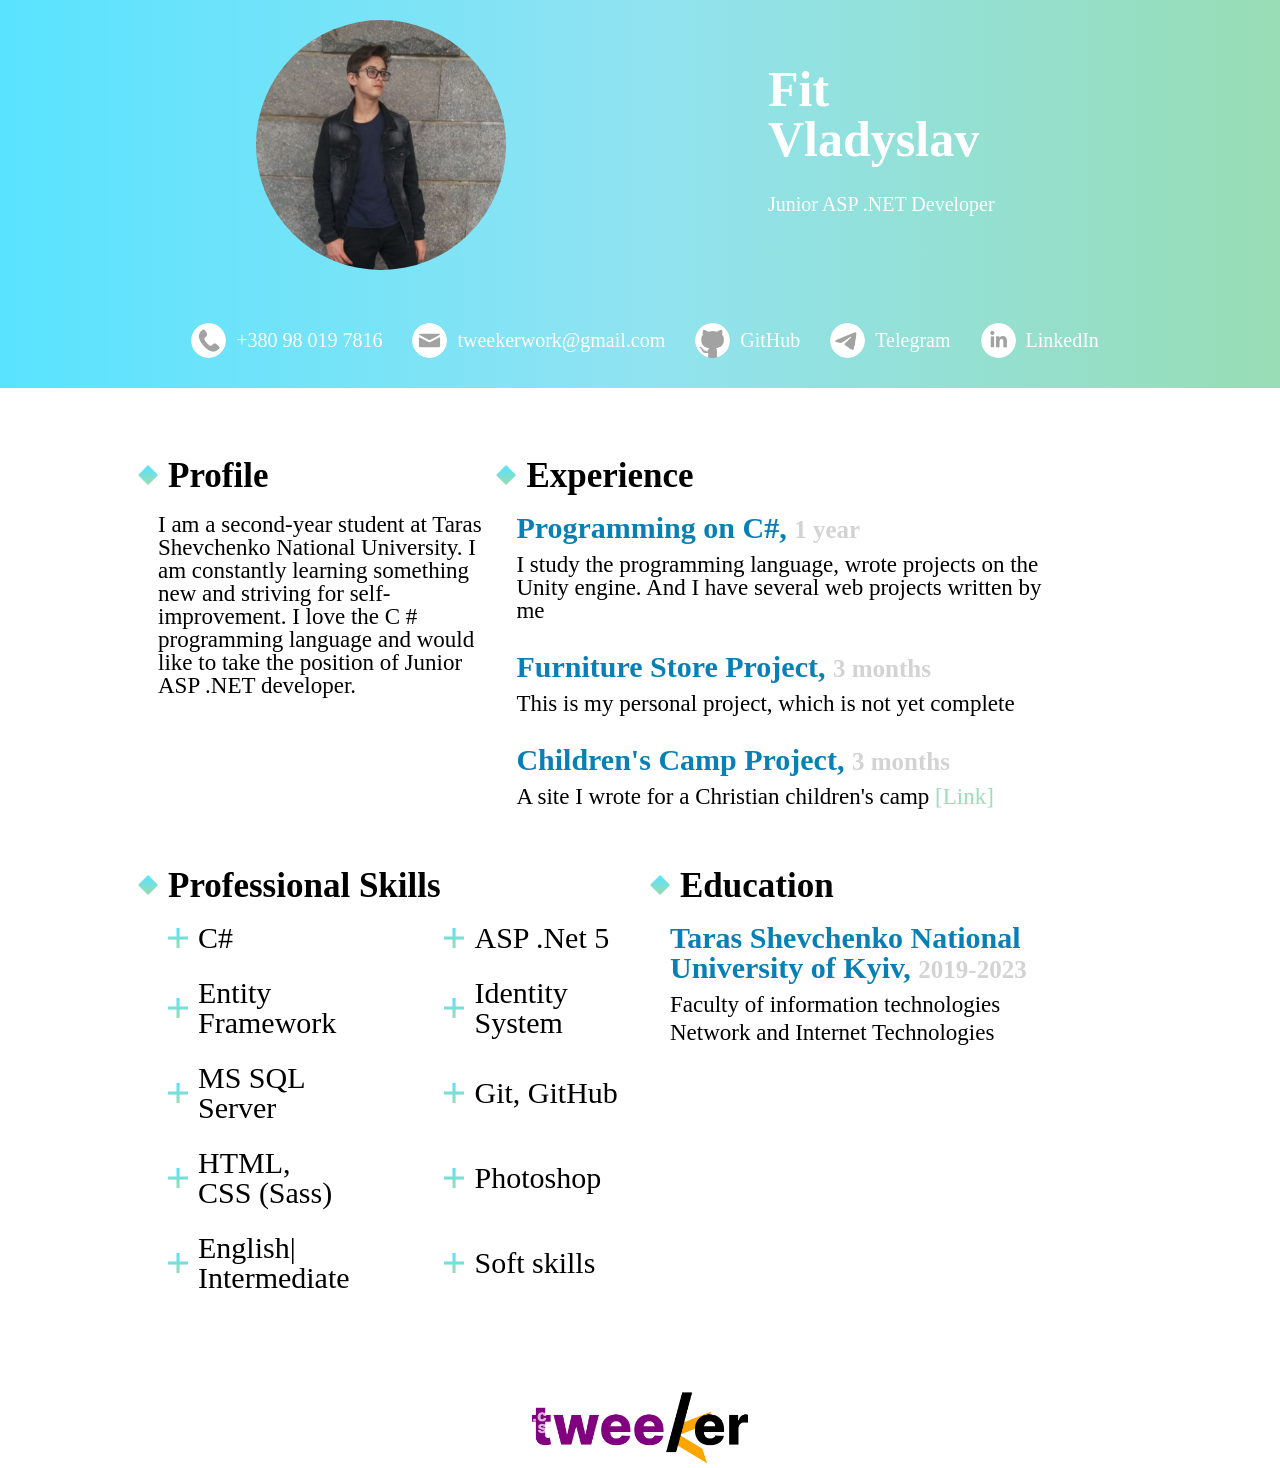
==== index.html @ 1991403c "v1.1 => cv.html to index.html" ====
<!DOCTYPE html>
<html lang="en">
<head>
    <meta charset="UTF-8">
    <meta http-equiv="X-UA-Compatible" content="IE=edge">
    <meta name="viewport" content="width=device-width, initial-scale=1.0">
    <link rel="stylesheet" href="css/reset.css">
    <link rel="stylesheet" href="css/main.css">
    <link rel="icon" href="img/icons/flaticon.png" type="image/icon">
    <title>Vladyslav Fit | CV</title>
</head>
<body>
    <div class="page">

        <header>
            <div class="header">
                <div class="header__element">
                    <img src="img/iam[kvadrat].png" alt="">
                </div>
                <div class="header__element me">
                    <h1>Fit <br> Vladyslav</h1>
                    <p class="profession">Junior ASP .NET Developer</p>
                </div>
                <div class="header__element contacts">
                    <div class="contact">
                        <img src="img/icons/telephone.png" alt="tel">
                        <p style="white-space: nowrap;"><a href="tel:+380980197816">+380 98 019 7816</a></p>
                    </div>
                    <div class="contact">
                        <img src="img/icons/mail.png" alt="mail">
                        <p><a href="mailto:tweekerwork@gmail.com">tweekerwork@gmail.com</a></p>
                    </div>
                    <div class="contact">
                        <img src="img/icons/github.png" alt="git">
                        <p><a target="_blank" href="https://github.com/TweekerGit">GitHub</a></p>
                    </div>
                    <div class="contact">
                        <img src="img/icons/telegram.png" alt="telegram">
                        <p><a target="_blank" href="https://t.me/vuradzu">Telegram</a></p>
                    </div>
                    <div class="contact">
                        <img src="img/icons/linkedin.png" alt="linkedin">
                        <p><a target="_blank" href="https://www.linkedin.com/in/vladyslav-fit-a9b12120a/">LinkedIn</a></p>
                    </div>
                </div>
            </div>
        </header>

        <div class="main">
            <div class="main__content">
                <div class="main__first">
                    <div class="left">
                        <div class="profile">
                            <div class="profile__title">
                                <img src="img/icons/romb.png" alt="romb">
                                <h2>Profile</h2>
                            </div>
                            <div class="profile__content">
                                <p>I am a second-year student at Taras Shevchenko National University. I am constantly learning something new and striving for self-improvement. I love the C # programming language and would like to take the position of Junior ASP .NET developer.</p>
                            </div>
                        </div>
                    </div>
                    <div class="right">
                        <div class="experience">
                            <div class="experience__title">
                                <img src="img/icons/romb.png" alt="romb">
                                <h2>Experience</h2>
                            </div>
                            <div class="experience__content">
                                <div class="experience__block">
                                    <h2>Programming on C#, <span>1 year</span></h2>
                                    <p>I study the programming language, wrote projects on the Unity engine. And I have several web projects written by me</p>
                                </div>
                                <div class="experience__block">
                                    <h2>Furniture Store Project, <span>3 months</span></h2>
                                    <p>This is my personal project, which is not yet complete</p>
                                </div>
                                <div class="experience__block">
                                    <h2>Children's Camp Project, <span>3 months</span></h2>
                                    <p>A site I wrote for a Christian children's camp <a target="_blank" href="https://github.com/TweekerGit/WithoutBordersASP/tree/main">[Link]</a></p>
                                </div>
                            </div>
                        </div>
                    </div>
                </div>
                <div class="main__second">
                    <div class="skills">
                        <div class="skills__title">
                            <img src="img/icons/romb.png" alt="romb">
                            <h2>Professional Skills</h2>
                        </div>
                        <div class="skills__items">
                            <div class="skills__item">
                                <img src="img/icons/plus.png" alt="plus">
                                <p>C#</p>
                            </div>
                            <div class="skills__item">
                                <img src="img/icons/plus.png" alt="plus">
                                <p>ASP .Net 5</p>
                            </div>
                            <div class="skills__item">
                                <img src="img/icons/plus.png" alt="plus">
                                <p>Entity Framework</p>
                            </div>
                            <div class="skills__item">
                                <img src="img/icons/plus.png" alt="plus">
                                <p>Identity System</p>
                            </div>
                            <div class="skills__item">
                                <img src="img/icons/plus.png" alt="plus">
                                <p>MS SQL Server</p>
                            </div>
                            <div class="skills__item">
                                <img src="img/icons/plus.png" alt="plus">
                                <p>Git, GitHub</p>
                            </div>
                            <div class="skills__item">
                                <img src="img/icons/plus.png" alt="plus">
                                <p>HTML, CSS (Sass)</p>
                            </div>
                            <div class="skills__item">
                                <img src="img/icons/plus.png" alt="plus">
                                <p>Photoshop</p>
                            </div>
                            <div class="skills__item">
                                <img src="img/icons/plus.png" alt="plus">
                                <p>English| Intermediate</p>
                            </div>
                            <div class="skills__item">
                                <img src="img/icons/plus.png" alt="plus">
                                <p>Soft skills</p>
                            </div>
                        </div>
                    </div>
                    <div class="education">
                        <div class="education__title">
                            <img src="img/icons/romb.png" alt="romb">
                            <h2>Education</h2>
                        </div>
                        <div class="education__content">
                            <div class="education__block">
                                <h2>Taras Shevchenko National University of Kyiv, <span>2019-2023</span></h2>
                                <p>Faculty of information technologies</p>
                                <p>Network and Internet Technologies</p>
                            </div>
                        </div>
                    </div>
                </div>
            </div>
        </div>


        <footer>
            <img src="img/tweeker.png" alt="tweeker">
        </footer>

    </div>
</body>
</html>
---- css/main.css ----
p, h1, h2 {
  font-family: Century Gothic;
}

.page {
  display: -webkit-box;
  display: -ms-flexbox;
  display: flex;
  -webkit-box-orient: vertical;
  -webkit-box-direction: normal;
      -ms-flex-direction: column;
          flex-direction: column;
  -webkit-box-align: center;
      -ms-flex-align: center;
          align-items: center;
  width: 100%;
}

.page header {
  width: 100%;
  background: #59e3ff;
  background: -webkit-gradient(linear, left top, right top, from(#59e3ff), color-stop(50%, #90e3f1), to(#98ddb5));
  background: linear-gradient(90deg, #59e3ff 0%, #90e3f1 50%, #98ddb5 100%);
}

.page header .header {
  margin: 0 auto;
  width: 80%;
  display: -webkit-box;
  display: -ms-flexbox;
  display: flex;
  -ms-flex-pack: distribute;
      justify-content: space-around;
  -webkit-box-align: center;
      -ms-flex-align: center;
          align-items: center;
  -ms-flex-wrap: wrap;
      flex-wrap: wrap;
}

.page header .header .header__element {
  margin: 20px 0;
  width: 25%;
}

@media screen and (max-width: 740px) {
  .page header .header .header__element {
    width: 90%;
    display: -webkit-box;
    display: -ms-flexbox;
    display: flex;
    -webkit-box-pack: center;
        -ms-flex-pack: center;
            justify-content: center;
  }
}

.page header .header .header__element img {
  width: 250px;
  border-radius: 800px;
}

.page header .header .header__element h1 {
  font-weight: 700;
  font-size: 65px;
  color: white;
  margin-top: 15px;
}

@media screen and (max-width: 1280px) {
  .page header .header .header__element h1 {
    font-size: 50px;
  }
}

@media screen and (max-width: 740px) {
  .page header .header .header__element h1 {
    font-size: 60px;
  }
}

.page header .header .header__element .profession {
  margin: 30px 0;
  font-size: 35px;
  color: white;
}

@media screen and (max-width: 1280px) {
  .page header .header .header__element .profession {
    font-size: 20px;
  }
}

@media screen and (max-width: 740px) {
  .page header .header .header__element .profession {
    font-size: 30px;
  }
}

@media screen and (max-width: 740px) {
  .page header .header .me {
    -webkit-box-orient: vertical;
    -webkit-box-direction: normal;
        -ms-flex-direction: column;
            flex-direction: column;
    text-align: center;
  }
}

.page header .header .contacts {
  display: -webkit-box;
  display: -ms-flexbox;
  display: flex;
  -webkit-box-orient: vertical;
  -webkit-box-direction: normal;
      -ms-flex-direction: column;
          flex-direction: column;
  -webkit-box-pack: center;
      -ms-flex-pack: center;
          justify-content: center;
}

@media screen and (max-width: 1300px) {
  .page header .header .contacts {
    width: 100%;
    -webkit-box-orient: horizontal;
    -webkit-box-direction: normal;
        -ms-flex-direction: row;
            flex-direction: row;
  }
}

@media screen and (max-width: 1050px) {
  .page header .header .contacts {
    -ms-flex-wrap: wrap;
        flex-wrap: wrap;
  }
}

.page header .header .contacts .contact {
  margin: 10px 0;
  display: -webkit-box;
  display: -ms-flexbox;
  display: flex;
  -webkit-box-align: center;
      -ms-flex-align: center;
          align-items: center;
}

@media screen and (max-width: 1300px) {
  .page header .header .contacts .contact {
    margin: 10px 10px;
  }
}

@media screen and (max-width: 1050px) {
  .page header .header .contacts .contact {
    width: 40%;
    -webkit-box-pack: center;
        -ms-flex-pack: center;
            justify-content: center;
  }
}

@media screen and (max-width: 740px) {
  .page header .header .contacts .contact {
    width: 90%;
  }
}

.page header .header .contacts .contact img {
  width: 35px;
  margin: 0 10px;
}

.page header .header .contacts .contact p {
  font-size: 20px;
  color: white;
}

.page header .header .contacts .contact p a {
  text-decoration: none;
  color: white;
  cursor: pointer;
}

.page .main {
  width: 80%;
  margin: 70px 0;
}

.page .main .main__content {
  width: 100%;
  display: -webkit-box;
  display: -ms-flexbox;
  display: flex;
  -webkit-box-orient: vertical;
  -webkit-box-direction: normal;
      -ms-flex-direction: column;
          flex-direction: column;
}

.page .main .main__content .main__first {
  display: -webkit-box;
  display: -ms-flexbox;
  display: flex;
  width: 100%;
}

@media screen and (max-width: 1150px) {
  .page .main .main__content .main__first {
    -webkit-box-orient: vertical;
    -webkit-box-direction: normal;
        -ms-flex-direction: column;
            flex-direction: column;
    -webkit-box-align: center;
        -ms-flex-align: center;
            align-items: center;
  }
}

.page .main .main__content .main__first .left {
  width: 35%;
  display: -webkit-box;
  display: -ms-flexbox;
  display: flex;
  -webkit-box-orient: vertical;
  -webkit-box-direction: normal;
      -ms-flex-direction: column;
          flex-direction: column;
}

@media screen and (max-width: 1150px) {
  .page .main .main__content .main__first .left {
    width: 90%;
    margin-bottom: 70px;
  }
}

.page .main .main__content .main__first .left .profile {
  display: -webkit-box;
  display: -ms-flexbox;
  display: flex;
  -webkit-box-orient: vertical;
  -webkit-box-direction: normal;
      -ms-flex-direction: column;
          flex-direction: column;
}

@media screen and (max-width: 1150px) {
  .page .main .main__content .main__first .left .profile {
    -webkit-box-align: center;
        -ms-flex-align: center;
            align-items: center;
  }
}

.page .main .main__content .main__first .left .profile .profile__title {
  display: -webkit-box;
  display: -ms-flexbox;
  display: flex;
  -webkit-box-align: center;
      -ms-flex-align: center;
          align-items: center;
}

.page .main .main__content .main__first .left .profile .profile__title img {
  width: 20px;
  height: 20px;
  margin: 0 10px;
}

.page .main .main__content .main__first .left .profile .profile__title h2 {
  font-size: 35px;
  font-weight: 700;
}

@media screen and (max-width: 450px) {
  .page .main .main__content .main__first .left .profile .profile__title h2 {
    font-size: 25px;
  }
}

.page .main .main__content .main__first .left .profile .profile__content {
  margin: 20px 0 0 30px;
}

.page .main .main__content .main__first .left .profile .profile__content p {
  font-size: 23px;
}

@media screen and (max-width: 450px) {
  .page .main .main__content .main__first .left .profile .profile__content p {
    font-size: 20px;
  }
}

.page .main .main__content .main__first .right {
  width: 55%;
  display: -webkit-box;
  display: -ms-flexbox;
  display: flex;
  -webkit-box-orient: vertical;
  -webkit-box-direction: normal;
      -ms-flex-direction: column;
          flex-direction: column;
}

@media screen and (max-width: 1150px) {
  .page .main .main__content .main__first .right {
    width: 90%;
  }
}

.page .main .main__content .main__first .right .experience {
  display: -webkit-box;
  display: -ms-flexbox;
  display: flex;
  -webkit-box-orient: vertical;
  -webkit-box-direction: normal;
      -ms-flex-direction: column;
          flex-direction: column;
}

@media screen and (max-width: 1150px) {
  .page .main .main__content .main__first .right .experience {
    -webkit-box-align: center;
        -ms-flex-align: center;
            align-items: center;
    margin-bottom: 20px;
  }
}

.page .main .main__content .main__first .right .experience .experience__title {
  display: -webkit-box;
  display: -ms-flexbox;
  display: flex;
  -webkit-box-align: center;
      -ms-flex-align: center;
          align-items: center;
}

.page .main .main__content .main__first .right .experience .experience__title img {
  width: 20px;
  height: 20px;
  margin: 0 10px;
}

.page .main .main__content .main__first .right .experience .experience__title h2 {
  font-size: 35px;
  font-weight: 700;
}

@media screen and (max-width: 450px) {
  .page .main .main__content .main__first .right .experience .experience__title h2 {
    font-size: 25px;
  }
}

.page .main .main__content .main__first .right .experience .experience__content {
  display: -webkit-box;
  display: -ms-flexbox;
  display: flex;
  -webkit-box-orient: vertical;
  -webkit-box-direction: normal;
      -ms-flex-direction: column;
          flex-direction: column;
  margin: 20px 0 0 30px;
}

.page .main .main__content .main__first .right .experience .experience__content .experience__block {
  margin-bottom: 30px;
  display: -webkit-box;
  display: -ms-flexbox;
  display: flex;
  -webkit-box-orient: vertical;
  -webkit-box-direction: normal;
      -ms-flex-direction: column;
          flex-direction: column;
}

.page .main .main__content .main__first .right .experience .experience__content .experience__block h2 {
  font-size: 30px;
  font-weight: 700;
  color: #087FB5;
  margin-bottom: 10px;
}

@media screen and (max-width: 450px) {
  .page .main .main__content .main__first .right .experience .experience__content .experience__block h2 {
    font-size: 25px;
  }
}

.page .main .main__content .main__first .right .experience .experience__content .experience__block h2 span {
  font-size: 25px;
  color: lightgray;
}

.page .main .main__content .main__first .right .experience .experience__content .experience__block p {
  font-size: 23px;
}

@media screen and (max-width: 450px) {
  .page .main .main__content .main__first .right .experience .experience__content .experience__block p {
    font-size: 20px;
  }
}

.page .main .main__content .main__first .right .experience .experience__content .experience__block p a {
  color: #98DEB6;
  text-decoration: none;
}

.page .main .main__content .main__second {
  margin-top: 30px;
  display: -webkit-box;
  display: -ms-flexbox;
  display: flex;
  -ms-flex-wrap: wrap;
      flex-wrap: wrap;
}

@media screen and (max-width: 1150px) {
  .page .main .main__content .main__second {
    -webkit-box-pack: center;
        -ms-flex-pack: center;
            justify-content: center;
  }
}

.page .main .main__content .main__second .skills {
  width: 50%;
  display: -webkit-box;
  display: -ms-flexbox;
  display: flex;
  -webkit-box-orient: vertical;
  -webkit-box-direction: normal;
      -ms-flex-direction: column;
          flex-direction: column;
}

@media screen and (max-width: 1150px) {
  .page .main .main__content .main__second .skills {
    width: 90%;
    -webkit-box-align: center;
        -ms-flex-align: center;
            align-items: center;
    margin-bottom: 70px;
  }
}

.page .main .main__content .main__second .skills .skills__title {
  display: -webkit-box;
  display: -ms-flexbox;
  display: flex;
  -webkit-box-align: center;
      -ms-flex-align: center;
          align-items: center;
}

.page .main .main__content .main__second .skills .skills__title img {
  width: 20px;
  height: 20px;
  margin: 0 10px;
}

.page .main .main__content .main__second .skills .skills__title h2 {
  font-size: 35px;
  font-weight: 700;
}

@media screen and (max-width: 450px) {
  .page .main .main__content .main__second .skills .skills__title h2 {
    font-size: 25px;
  }
}

.page .main .main__content .main__second .skills .skills__items {
  display: -webkit-box;
  display: -ms-flexbox;
  display: flex;
  -ms-flex-wrap: wrap;
      flex-wrap: wrap;
  width: 90%;
  -webkit-box-pack: justify;
      -ms-flex-pack: justify;
          justify-content: space-between;
  margin: 20px 0 0 30px;
}

@media screen and (max-width: 1150px) {
  .page .main .main__content .main__second .skills .skills__items {
    -webkit-box-align: center;
        -ms-flex-align: center;
            align-items: center;
    margin: 20px 0 0 0;
  }
}

.page .main .main__content .main__second .skills .skills__items .skills__item {
  width: 40%;
  margin-bottom: 25px;
  display: -webkit-box;
  display: -ms-flexbox;
  display: flex;
  -webkit-box-align: center;
      -ms-flex-align: center;
          align-items: center;
}

.page .main .main__content .main__second .skills .skills__items .skills__item img {
  width: 20px;
  height: 20px;
  margin: 0 10px;
}

.page .main .main__content .main__second .skills .skills__items .skills__item p {
  font-size: 30px;
}

@media screen and (max-width: 740px) {
  .page .main .main__content .main__second .skills .skills__items .skills__item p {
    font-size: 20px;
  }
}

.page .main .main__content .main__second .education {
  width: 50%;
  display: -webkit-box;
  display: -ms-flexbox;
  display: flex;
  -webkit-box-orient: vertical;
  -webkit-box-direction: normal;
      -ms-flex-direction: column;
          flex-direction: column;
}

@media screen and (max-width: 1150px) {
  .page .main .main__content .main__second .education {
    width: 90%;
    -webkit-box-align: center;
        -ms-flex-align: center;
            align-items: center;
  }
}

.page .main .main__content .main__second .education .education__title {
  display: -webkit-box;
  display: -ms-flexbox;
  display: flex;
  -webkit-box-align: center;
      -ms-flex-align: center;
          align-items: center;
}

.page .main .main__content .main__second .education .education__title img {
  width: 20px;
  height: 20px;
  margin: 0 10px;
}

.page .main .main__content .main__second .education .education__title h2 {
  font-size: 35px;
  font-weight: 700;
}

@media screen and (max-width: 450px) {
  .page .main .main__content .main__second .education .education__title h2 {
    font-size: 25px;
  }
}

.page .main .main__content .main__second .education .education__content {
  margin: 20px 0 0 30px;
  display: -webkit-box;
  display: -ms-flexbox;
  display: flex;
  -webkit-box-orient: vertical;
  -webkit-box-direction: normal;
      -ms-flex-direction: column;
          flex-direction: column;
}

.page .main .main__content .main__second .education .education__content .education__block {
  display: -webkit-box;
  display: -ms-flexbox;
  display: flex;
  -webkit-box-orient: vertical;
  -webkit-box-direction: normal;
      -ms-flex-direction: column;
          flex-direction: column;
}

.page .main .main__content .main__second .education .education__content .education__block h2 {
  font-size: 30px;
  font-weight: 700;
  color: #087FB5;
  margin-bottom: 10px;
}

@media screen and (max-width: 450px) {
  .page .main .main__content .main__second .education .education__content .education__block h2 {
    font-size: 25px;
  }
}

.page .main .main__content .main__second .education .education__content .education__block h2 span {
  font-size: 25px;
  color: lightgray;
  white-space: nowrap;
}

.page .main .main__content .main__second .education .education__content .education__block p {
  font-size: 23px;
  margin-bottom: 5px;
}

@media screen and (max-width: 450px) {
  .page .main .main__content .main__second .education .education__content .education__block p {
    font-size: 20px;
  }
}

.page footer {
  display: -webkit-box;
  display: -ms-flexbox;
  display: flex;
  -webkit-box-pack: center;
      -ms-flex-pack: center;
          justify-content: center;
}

.page footer img {
  height: 80px;
}
/*# sourceMappingURL=main.css.map */
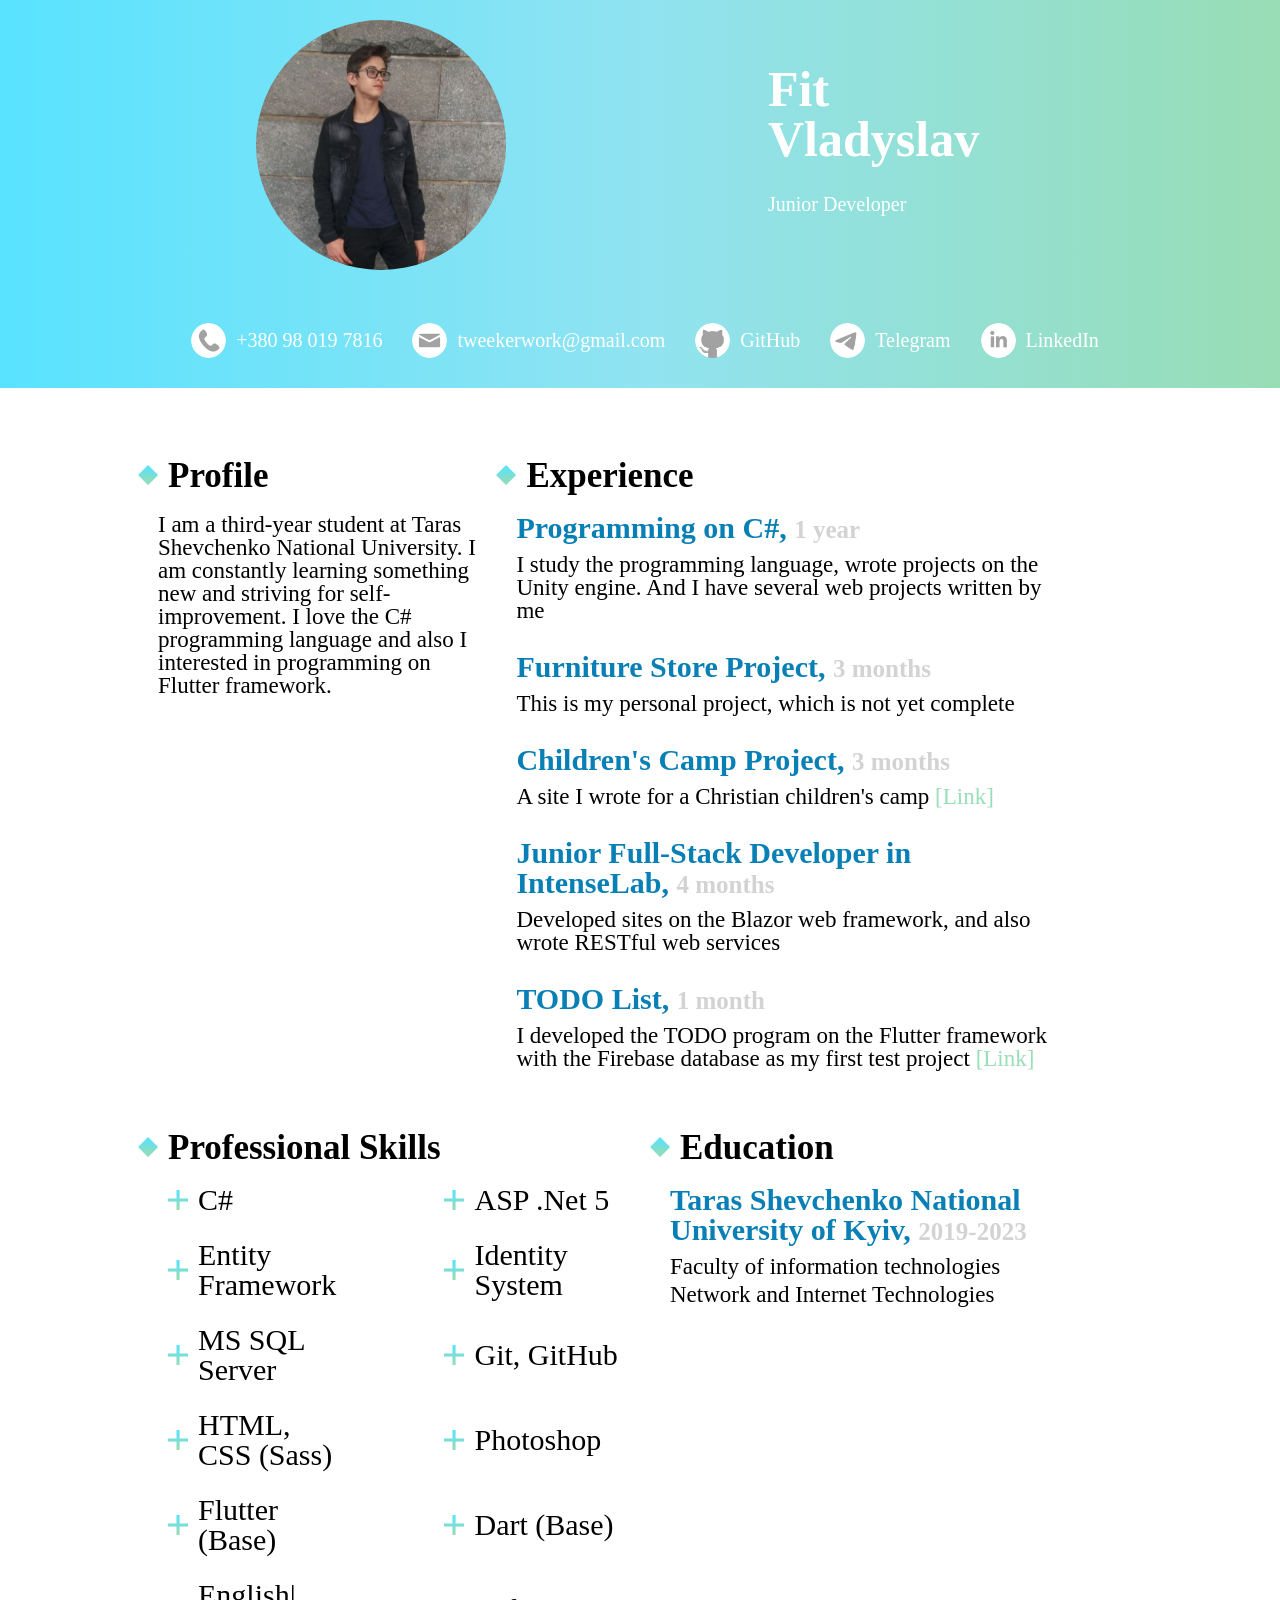
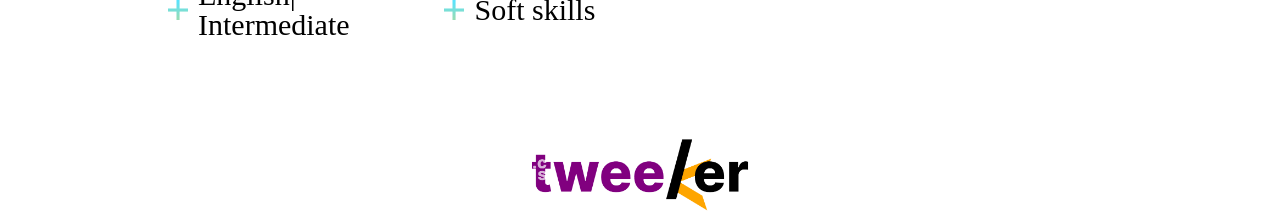
==== commit a7a2999f: "v1.3 => Updated CV for Flutter" ====
--- a/index.html
+++ b/index.html
@@ -19,7 +19,7 @@
                 </div>
                 <div class="header__element me">
                     <h1>Fit <br> Vladyslav</h1>
-                    <p class="profession">Junior ASP .NET Developer</p>
+                    <p class="profession">Junior Developer</p>
                 </div>
                 <div class="header__element contacts">
                     <div class="contact">
@@ -56,7 +56,7 @@
                                 <h2>Profile</h2>
                             </div>
                             <div class="profile__content">
-                                <p>I am a second-year student at Taras Shevchenko National University. I am constantly learning something new and striving for self-improvement. I love the C # programming language and would like to take the position of Junior ASP .NET developer.</p>
+                                <p>I am a third-year student at Taras Shevchenko National University. I am constantly learning something new and striving for self-improvement. I love the C# programming language and also I interested in programming on Flutter framework.</p>
                             </div>
                         </div>
                     </div>
@@ -78,6 +78,14 @@
                                 <div class="experience__block">
                                     <h2>Children's Camp Project, <span>3 months</span></h2>
                                     <p>A site I wrote for a Christian children's camp <a target="_blank" href="https://github.com/TweekerGit/WithoutBordersASP/tree/main">[Link]</a></p>
+                                </div>
+                                <div class="experience__block">
+                                    <h2>Junior Full-Stack Developer in IntenseLab, <span>4 months</span></h2>
+                                    <p>Developed sites on the Blazor web framework, and also wrote RESTful web services </p>
+                                </div>
+                                <div class="experience__block">
+                                    <h2>TODO List, <span>1 month</span></h2>
+                                    <p>I developed the TODO program on the Flutter framework with the Firebase database as my first test project <a target="_blank" href="https://github.com/TweekerGit/flutter_to_do">[Link]</a></p>
                                 </div>
                             </div>
                         </div>
@@ -124,6 +132,14 @@
                             </div>
                             <div class="skills__item">
                                 <img src="img/icons/plus.png" alt="plus">
+                                <p>Flutter (Base)</p>
+                            </div>
+                            <div class="skills__item">
+                                <img src="img/icons/plus.png" alt="plus">
+                                <p>Dart (Base)</p>
+                            </div>
+                            <div class="skills__item">
+                                <img src="img/icons/plus.png" alt="plus">
                                 <p>English| Intermediate</p>
                             </div>
                             <div class="skills__item">
--- a/css/main.css
+++ b/css/main.css
@@ -634,4 +634,10 @@
 .page footer img {
   height: 80px;
 }
+
+@media screen and (max-width: 420px) {
+  .page footer img {
+    height: 40px;
+  }
+}
 /*# sourceMappingURL=main.css.map */
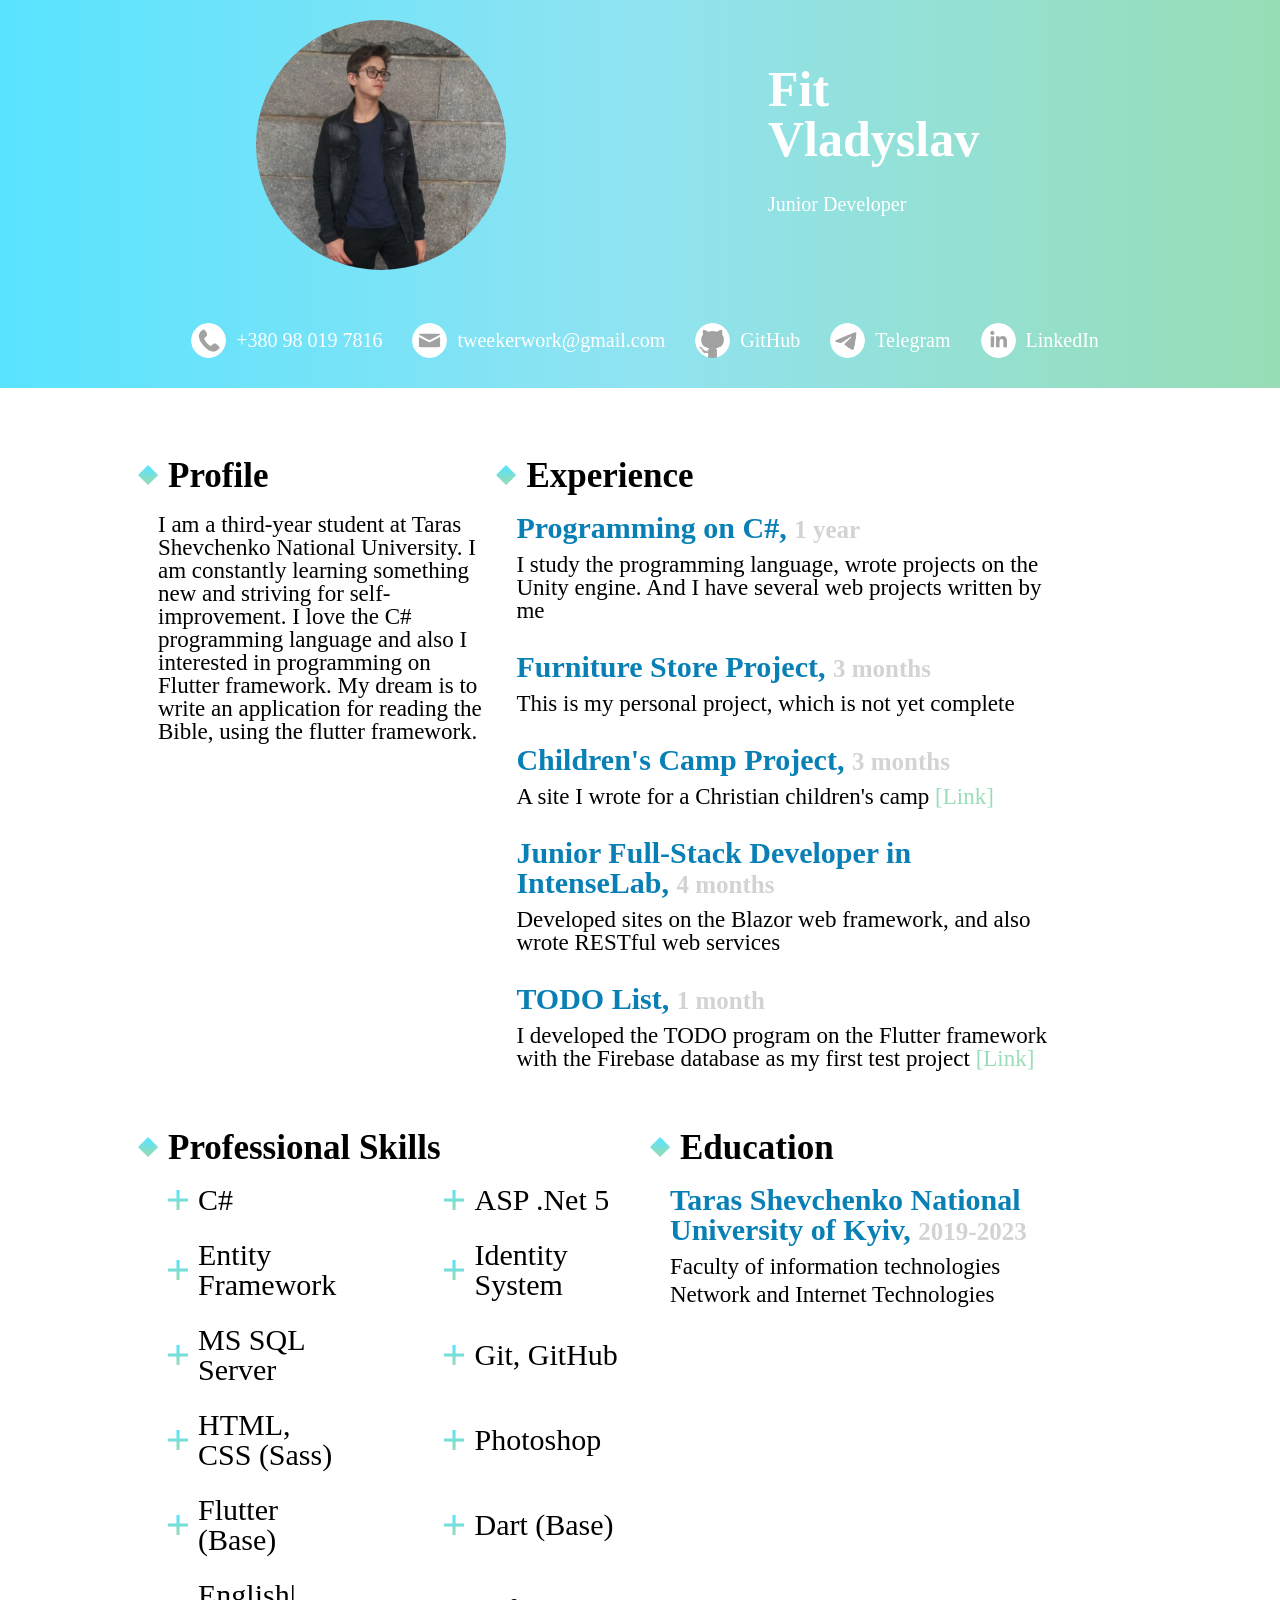
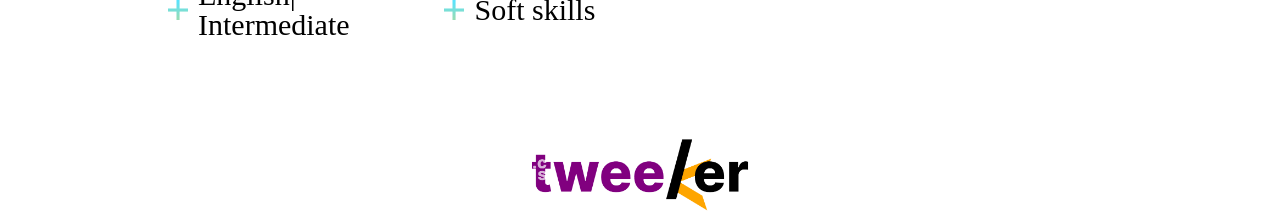
==== commit 5237bdd1: "Bible Update" ====
--- a/index.html
+++ b/index.html
@@ -56,7 +56,7 @@
                                 <h2>Profile</h2>
                             </div>
                             <div class="profile__content">
-                                <p>I am a third-year student at Taras Shevchenko National University. I am constantly learning something new and striving for self-improvement. I love the C# programming language and also I interested in programming on Flutter framework.</p>
+                                <p>I am a third-year student at Taras Shevchenko National University. I am constantly learning something new and striving for self-improvement. I love the C# programming language and also I interested in programming on Flutter framework. My dream is to write an application for reading the Bible, using the flutter framework.</p>
                             </div>
                         </div>
                     </div>
@@ -172,4 +172,4 @@
 
     </div>
 </body>
-</html>+</html>
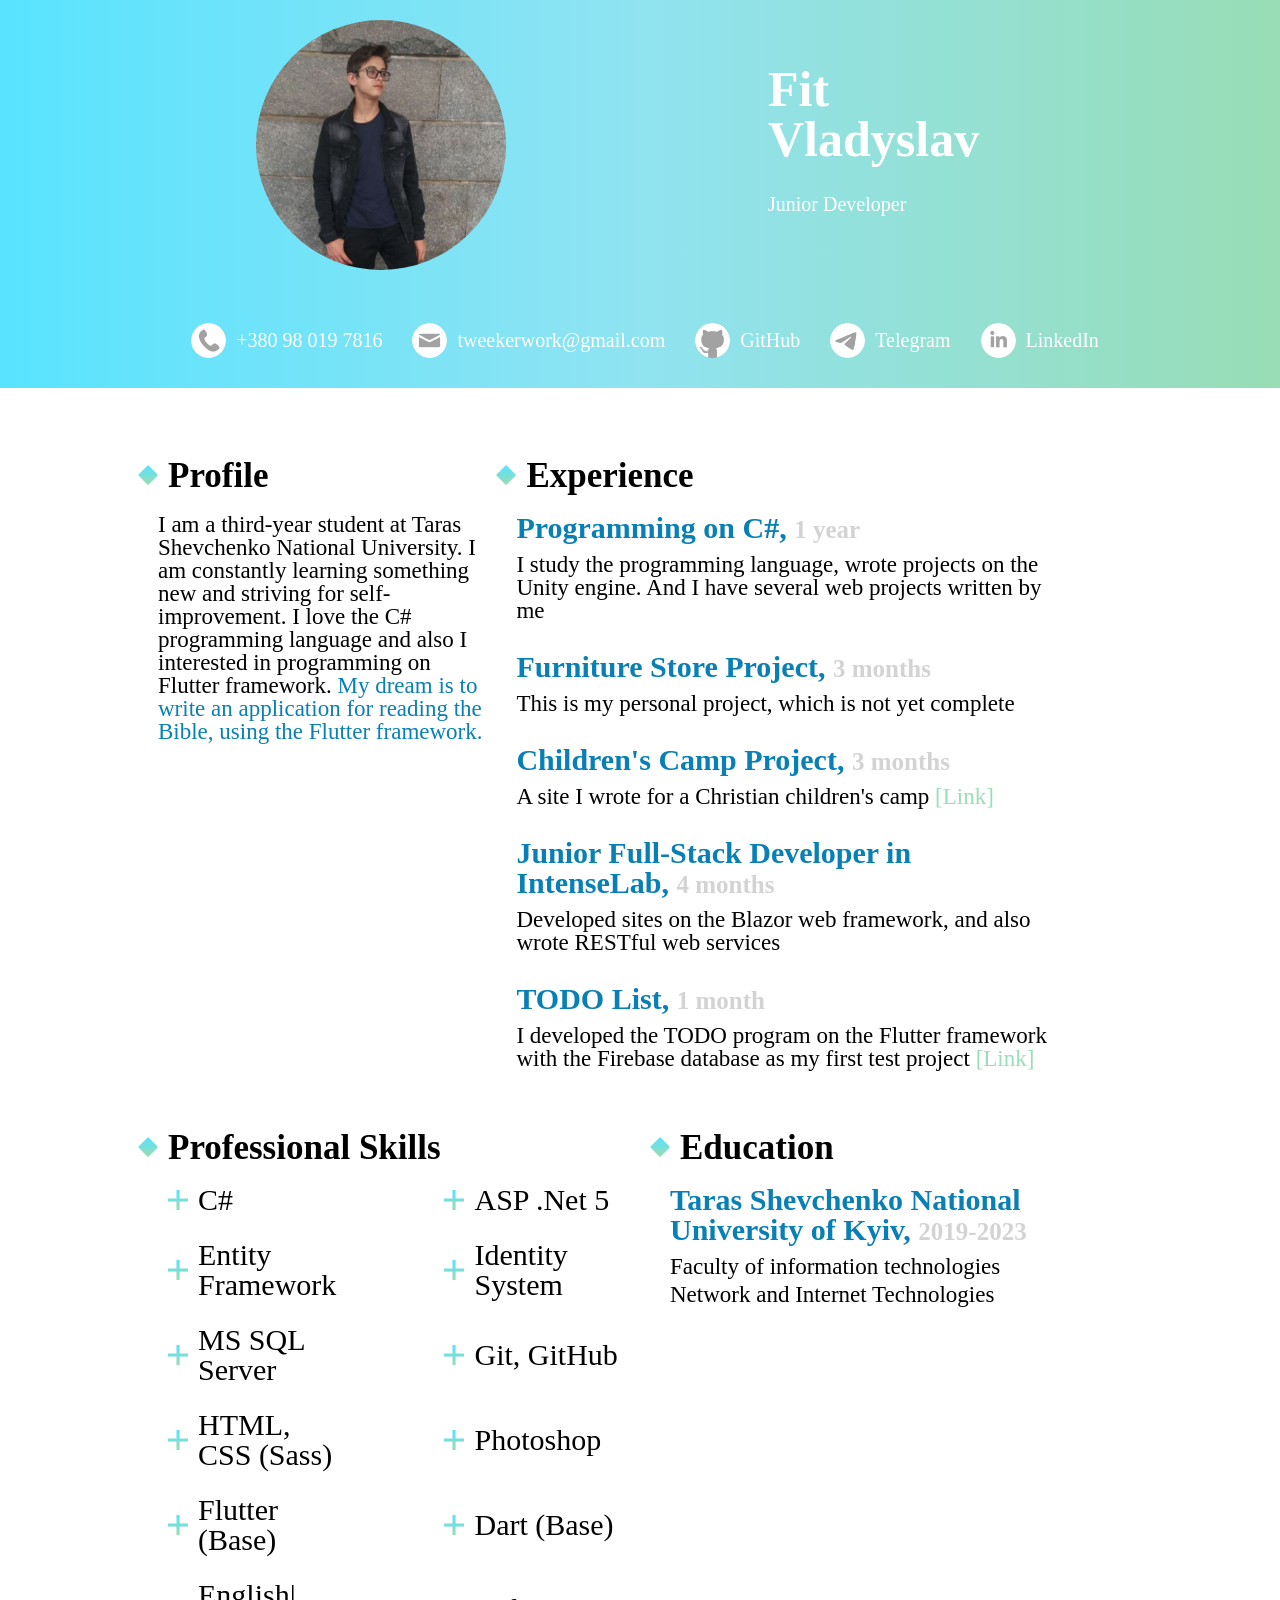
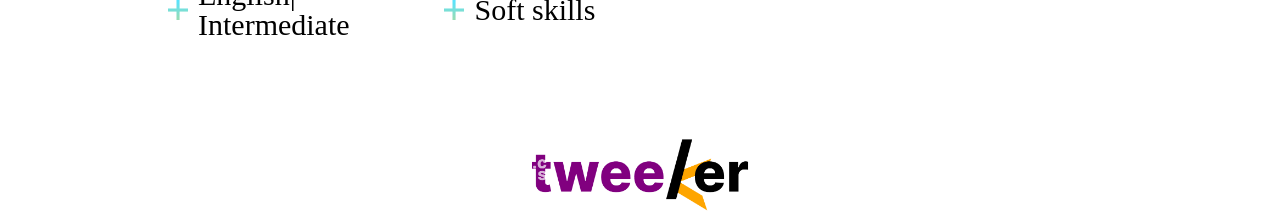
==== commit eaa57f88: "Bible Update 2" ====
--- a/index.html
+++ b/index.html
@@ -56,7 +56,7 @@
                                 <h2>Profile</h2>
                             </div>
                             <div class="profile__content">
-                                <p>I am a third-year student at Taras Shevchenko National University. I am constantly learning something new and striving for self-improvement. I love the C# programming language and also I interested in programming on Flutter framework. My dream is to write an application for reading the Bible, using the flutter framework.</p>
+                                <p>I am a third-year student at Taras Shevchenko National University. I am constantly learning something new and striving for self-improvement. I love the C# programming language and also I interested in programming on Flutter framework. <span style="color:#087FB5;">My dream is to write an application for reading the Bible, using the Flutter framework.</span></p>
                             </div>
                         </div>
                     </div>
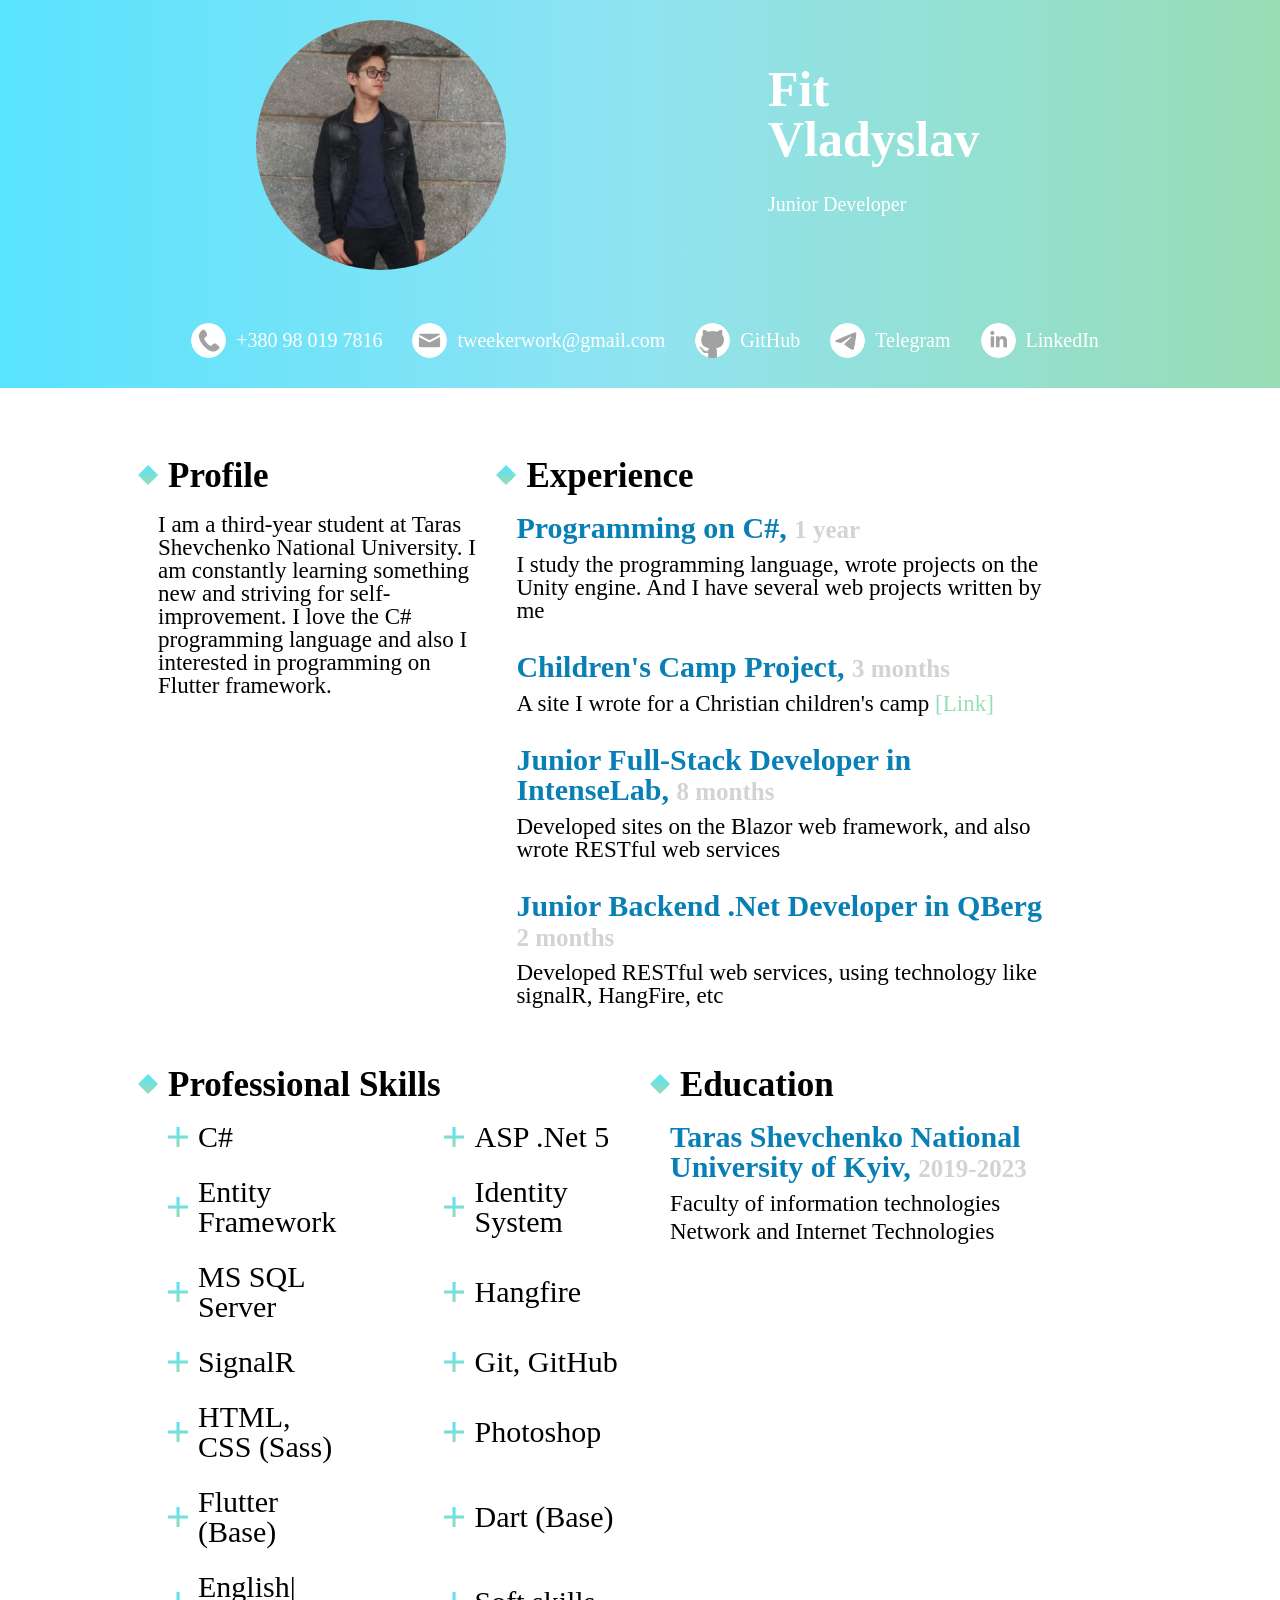
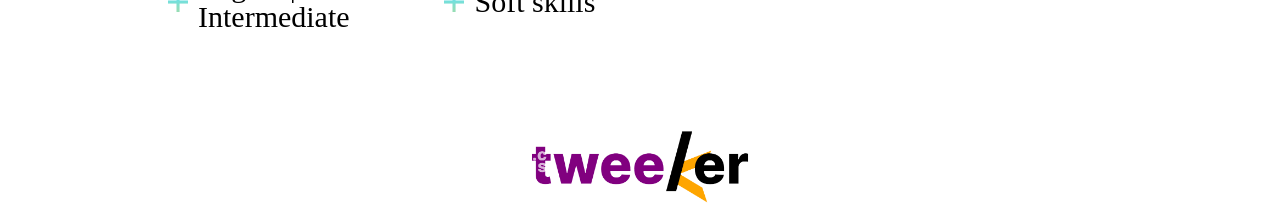
==== commit fb1a426e: "Finished IntenseLab, added QBerg" ====
--- a/index.html
+++ b/index.html
@@ -56,7 +56,7 @@
                                 <h2>Profile</h2>
                             </div>
                             <div class="profile__content">
-                                <p>I am a third-year student at Taras Shevchenko National University. I am constantly learning something new and striving for self-improvement. I love the C# programming language and also I interested in programming on Flutter framework. <span style="color:#087FB5;">My dream is to write an application for reading the Bible, using the Flutter framework.</span></p>
+                                <p>I am a third-year student at Taras Shevchenko National University. I am constantly learning something new and striving for self-improvement. I love the C# programming language and also I interested in programming on Flutter framework.</p>
                             </div>
                         </div>
                     </div>
@@ -71,21 +71,21 @@
                                     <h2>Programming on C#, <span>1 year</span></h2>
                                     <p>I study the programming language, wrote projects on the Unity engine. And I have several web projects written by me</p>
                                 </div>
-                                <div class="experience__block">
+                                <!-- <div class="experience__block">
                                     <h2>Furniture Store Project, <span>3 months</span></h2>
                                     <p>This is my personal project, which is not yet complete</p>
-                                </div>
+                                </div> -->
                                 <div class="experience__block">
                                     <h2>Children's Camp Project, <span>3 months</span></h2>
                                     <p>A site I wrote for a Christian children's camp <a target="_blank" href="https://github.com/TweekerGit/WithoutBordersASP/tree/main">[Link]</a></p>
                                 </div>
                                 <div class="experience__block">
-                                    <h2>Junior Full-Stack Developer in IntenseLab, <span>4 months</span></h2>
+                                    <h2>Junior Full-Stack Developer in IntenseLab, <span>8 months</span></h2>
                                     <p>Developed sites on the Blazor web framework, and also wrote RESTful web services </p>
                                 </div>
                                 <div class="experience__block">
-                                    <h2>TODO List, <span>1 month</span></h2>
-                                    <p>I developed the TODO program on the Flutter framework with the Firebase database as my first test project <a target="_blank" href="https://github.com/TweekerGit/flutter_to_do">[Link]</a></p>
+                                    <h2>Junior Backend .Net Developer in QBerg <span>2 months</span></h2>
+                                    <p>Developed RESTful web services, using technology like signalR, HangFire, etc </p>
                                 </div>
                             </div>
                         </div>
@@ -117,6 +117,14 @@
                             <div class="skills__item">
                                 <img src="img/icons/plus.png" alt="plus">
                                 <p>MS SQL Server</p>
+                            </div>
+                            <div class="skills__item">
+                                <img src="img/icons/plus.png" alt="plus">
+                                <p>Hangfire</p>
+                            </div>
+                            <div class="skills__item">
+                                <img src="img/icons/plus.png" alt="plus">
+                                <p>SignalR</p>
                             </div>
                             <div class="skills__item">
                                 <img src="img/icons/plus.png" alt="plus">
@@ -172,4 +180,4 @@
 
     </div>
 </body>
-</html>
+</html>
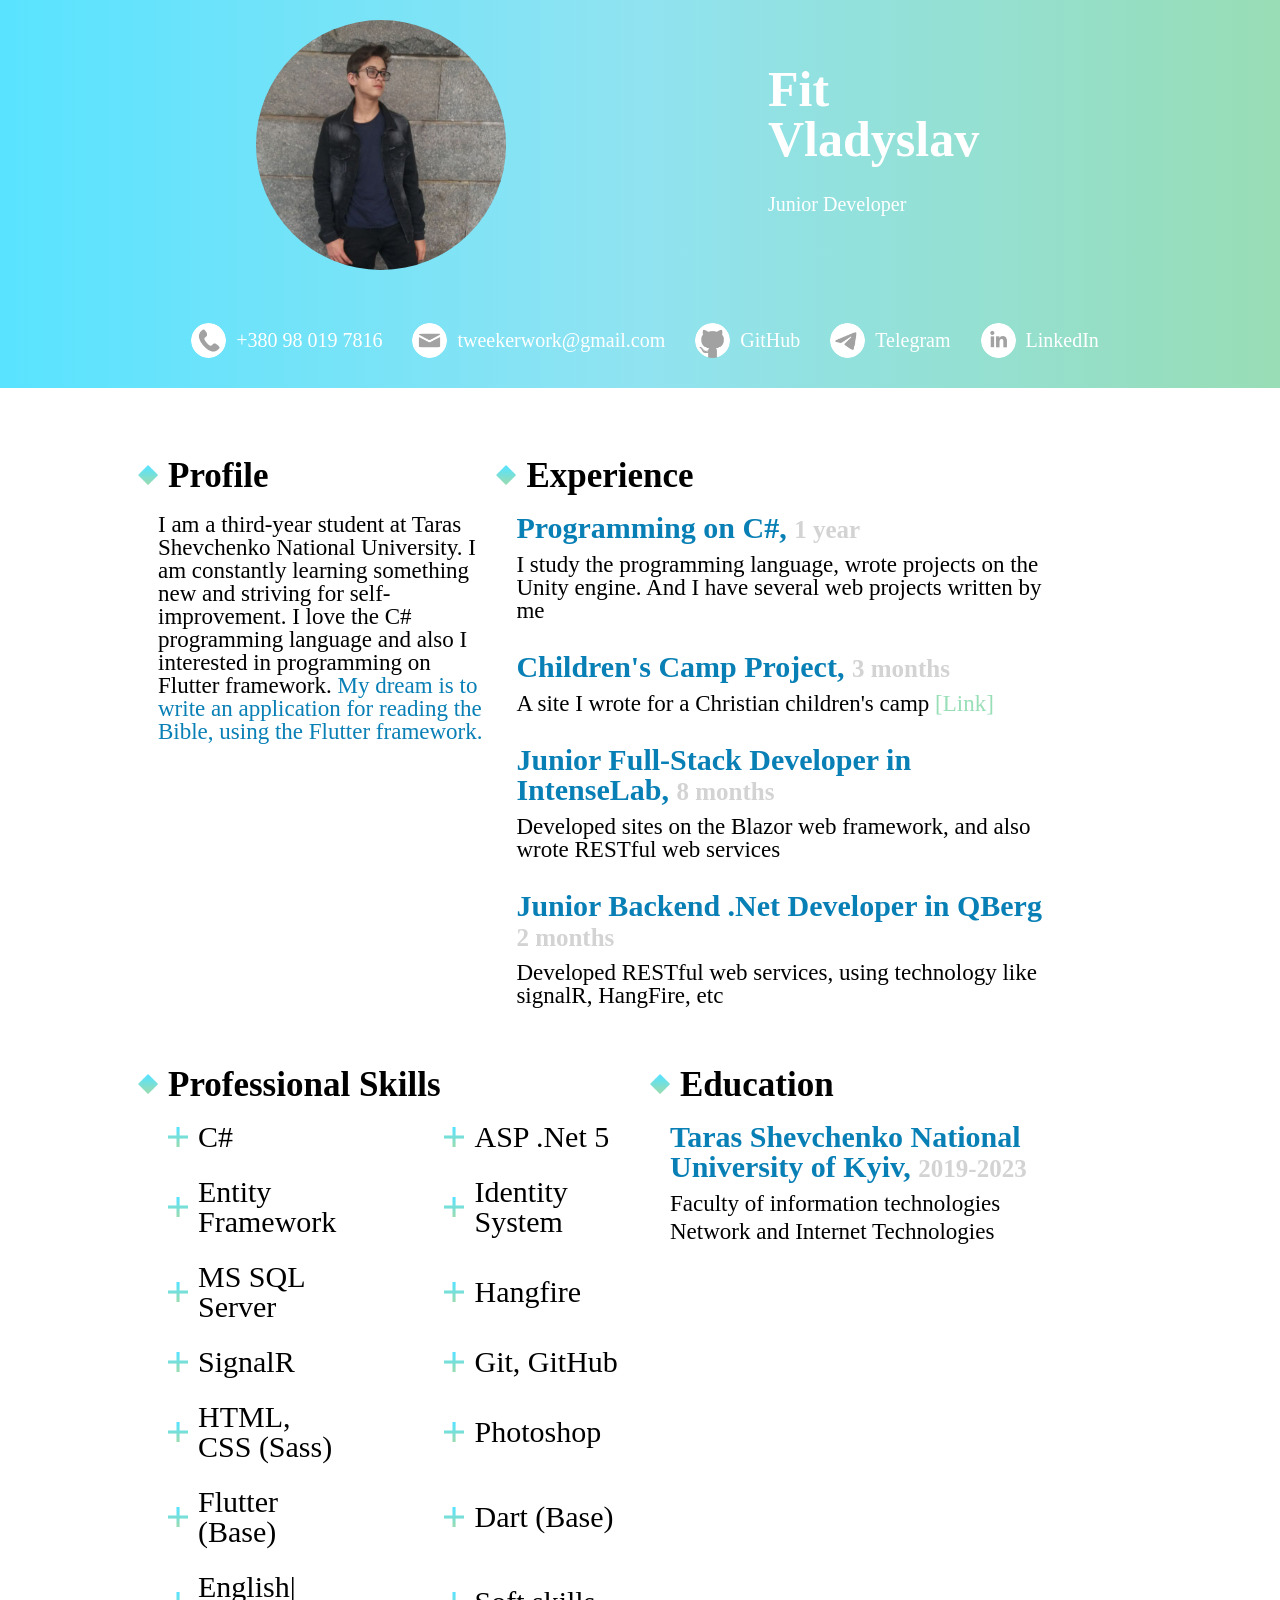
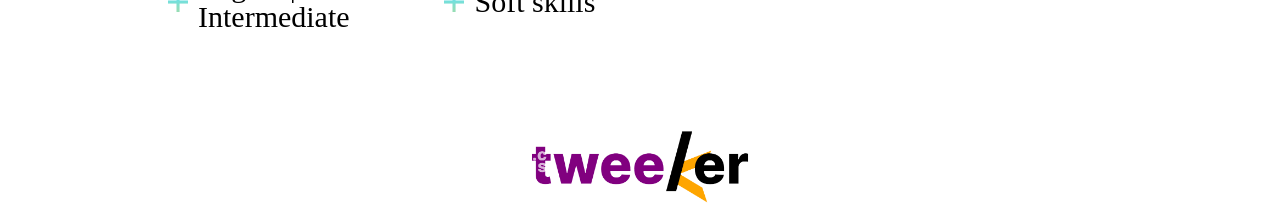
==== commit f0e39298: "Merge branch 'main' of https://github.com/TweekerGit/my-cv" ====
--- a/index.html
+++ b/index.html
@@ -56,7 +56,7 @@
                                 <h2>Profile</h2>
                             </div>
                             <div class="profile__content">
-                                <p>I am a third-year student at Taras Shevchenko National University. I am constantly learning something new and striving for self-improvement. I love the C# programming language and also I interested in programming on Flutter framework.</p>
+                                <p>I am a third-year student at Taras Shevchenko National University. I am constantly learning something new and striving for self-improvement. I love the C# programming language and also I interested in programming on Flutter framework. <span style="color:#087FB5;">My dream is to write an application for reading the Bible, using the Flutter framework.</span></p>
                             </div>
                         </div>
                     </div>
@@ -180,4 +180,4 @@
 
     </div>
 </body>
-</html>+</html>
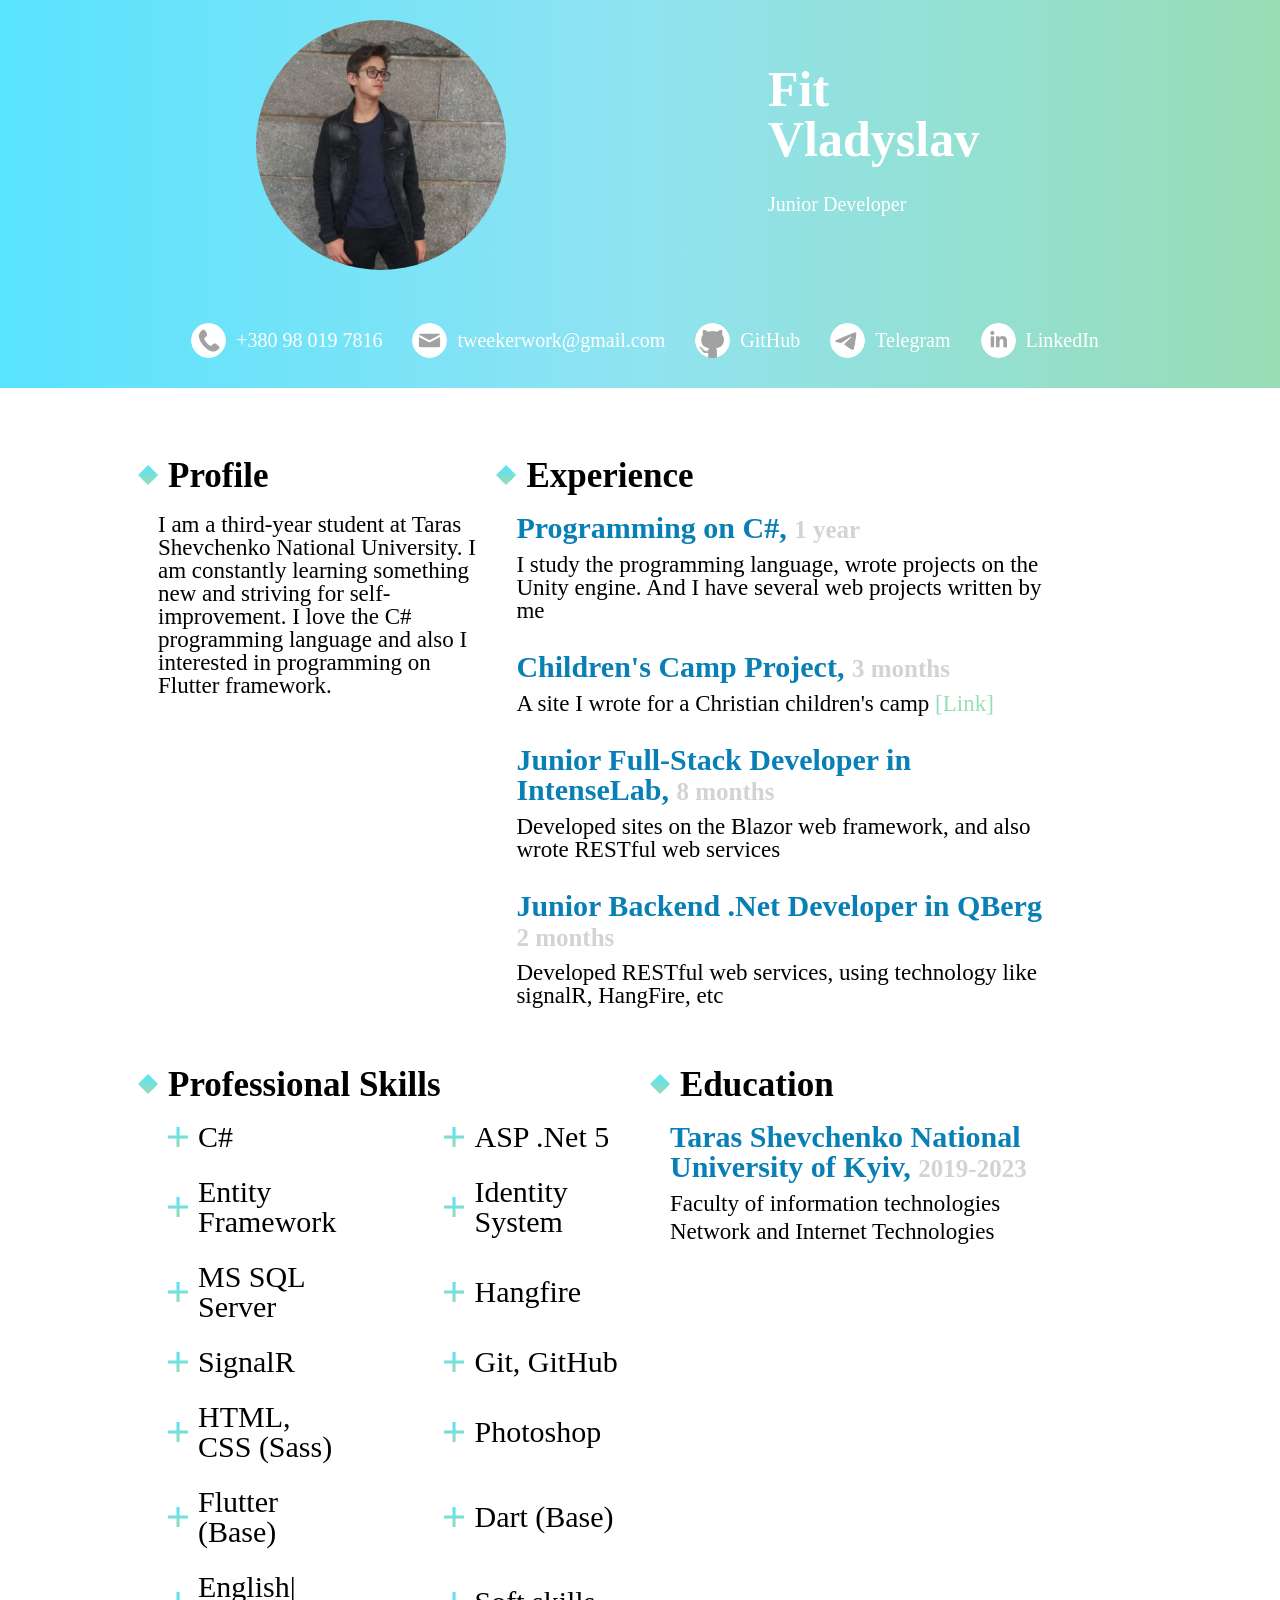
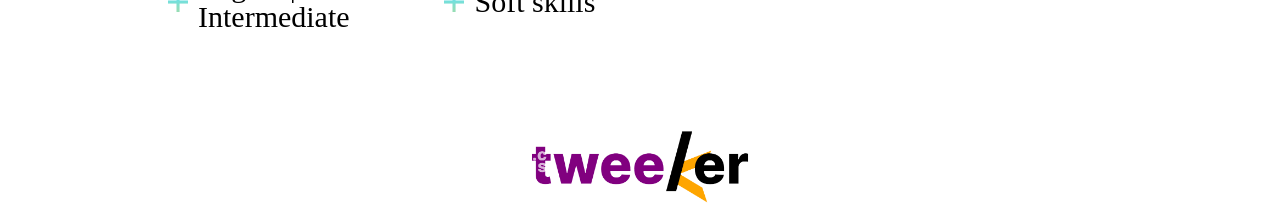
==== commit 50a5fd5a: "Removed Flutter" ====
--- a/index.html
+++ b/index.html
@@ -56,7 +56,9 @@
                                 <h2>Profile</h2>
                             </div>
                             <div class="profile__content">
-                                <p>I am a third-year student at Taras Shevchenko National University. I am constantly learning something new and striving for self-improvement. I love the C# programming language and also I interested in programming on Flutter framework. <span style="color:#087FB5;">My dream is to write an application for reading the Bible, using the Flutter framework.</span></p>
+                                <p>I am a third-year student at Taras Shevchenko National University. I am constantly learning something new and striving for self-improvement. I love the C# programming language and also I interested in programming on Flutter framework. 
+                                    <!-- <span style="color:#087FB5;">My dream is to write an application for reading the Bible, using the Flutter framework.</span> -->
+                                </p>
                             </div>
                         </div>
                     </div>
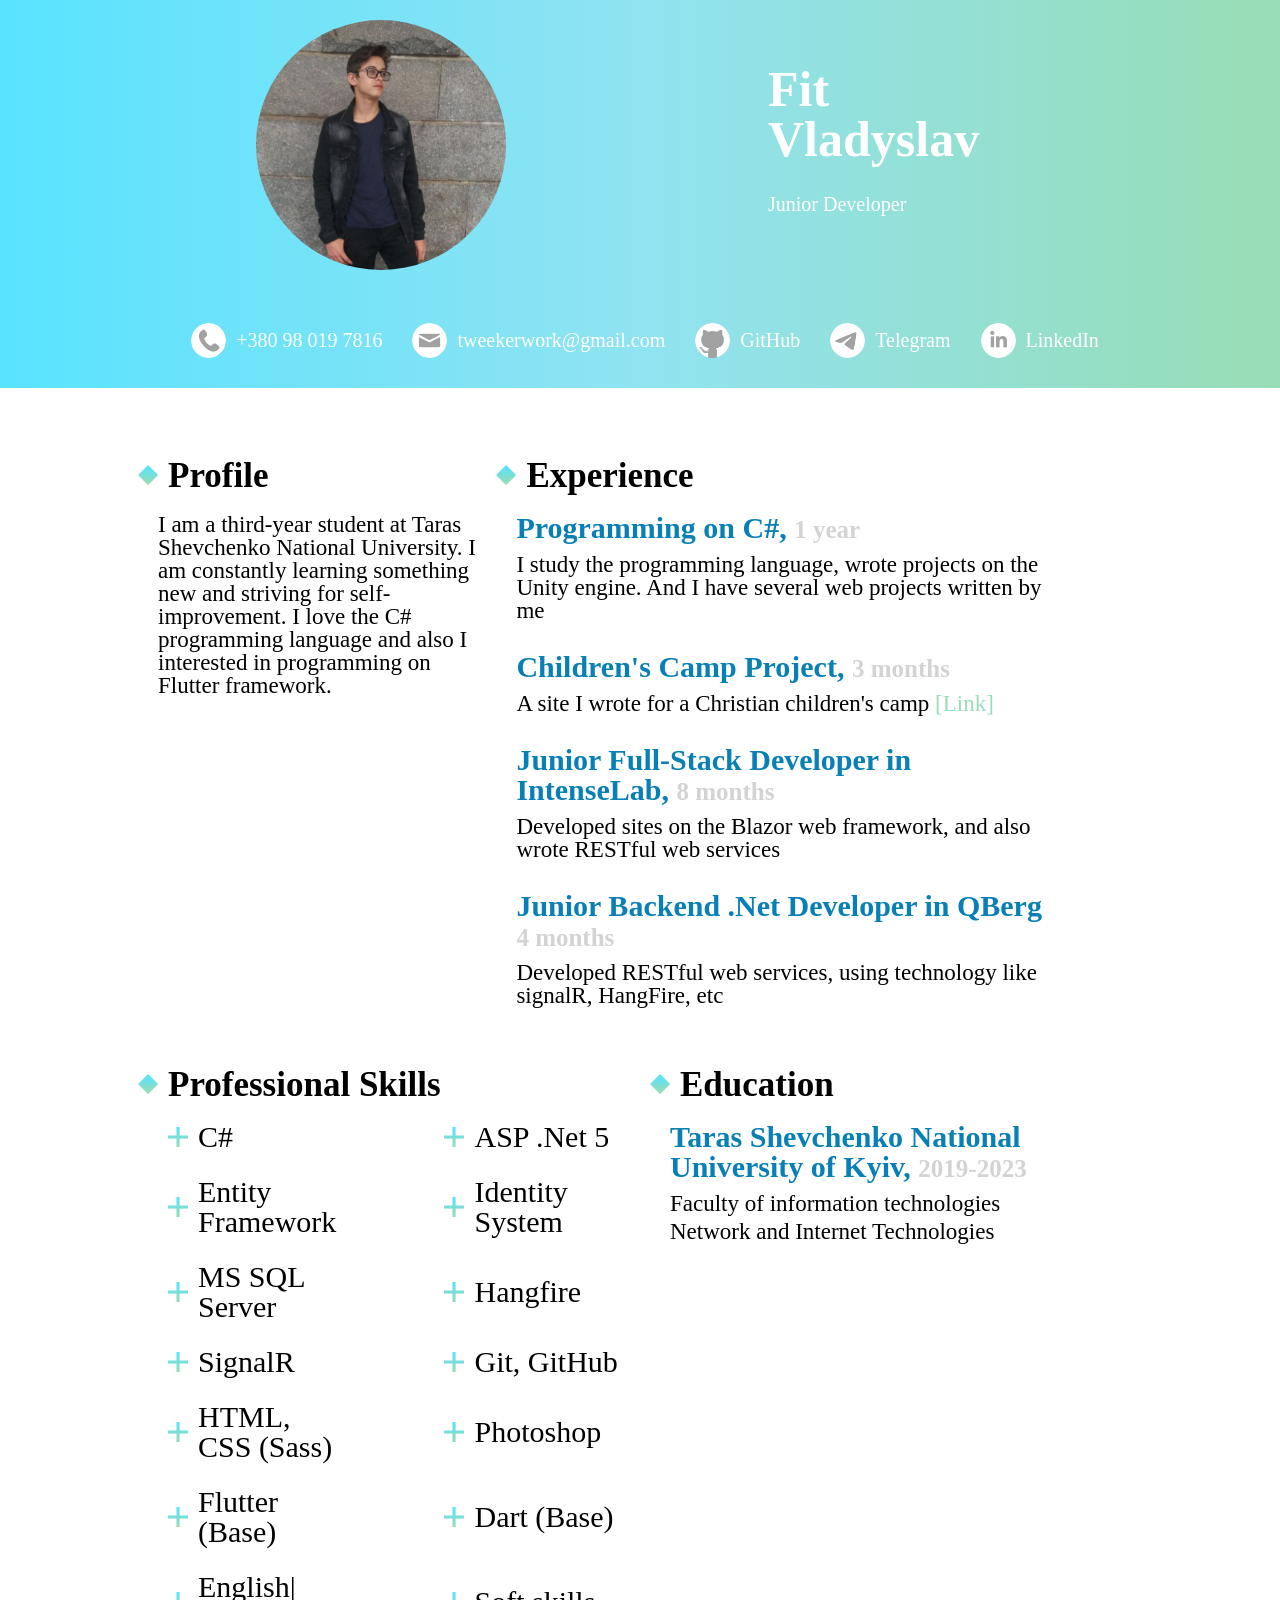
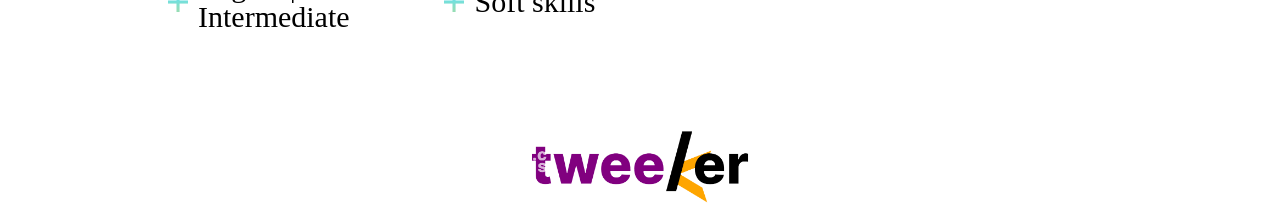
==== commit e8a5521a: "QBerg update" ====
--- a/index.html
+++ b/index.html
@@ -86,7 +86,7 @@
                                     <p>Developed sites on the Blazor web framework, and also wrote RESTful web services </p>
                                 </div>
                                 <div class="experience__block">
-                                    <h2>Junior Backend .Net Developer in QBerg <span>2 months</span></h2>
+                                    <h2>Junior Backend .Net Developer in QBerg <span>4 months</span></h2>
                                     <p>Developed RESTful web services, using technology like signalR, HangFire, etc </p>
                                 </div>
                             </div>
